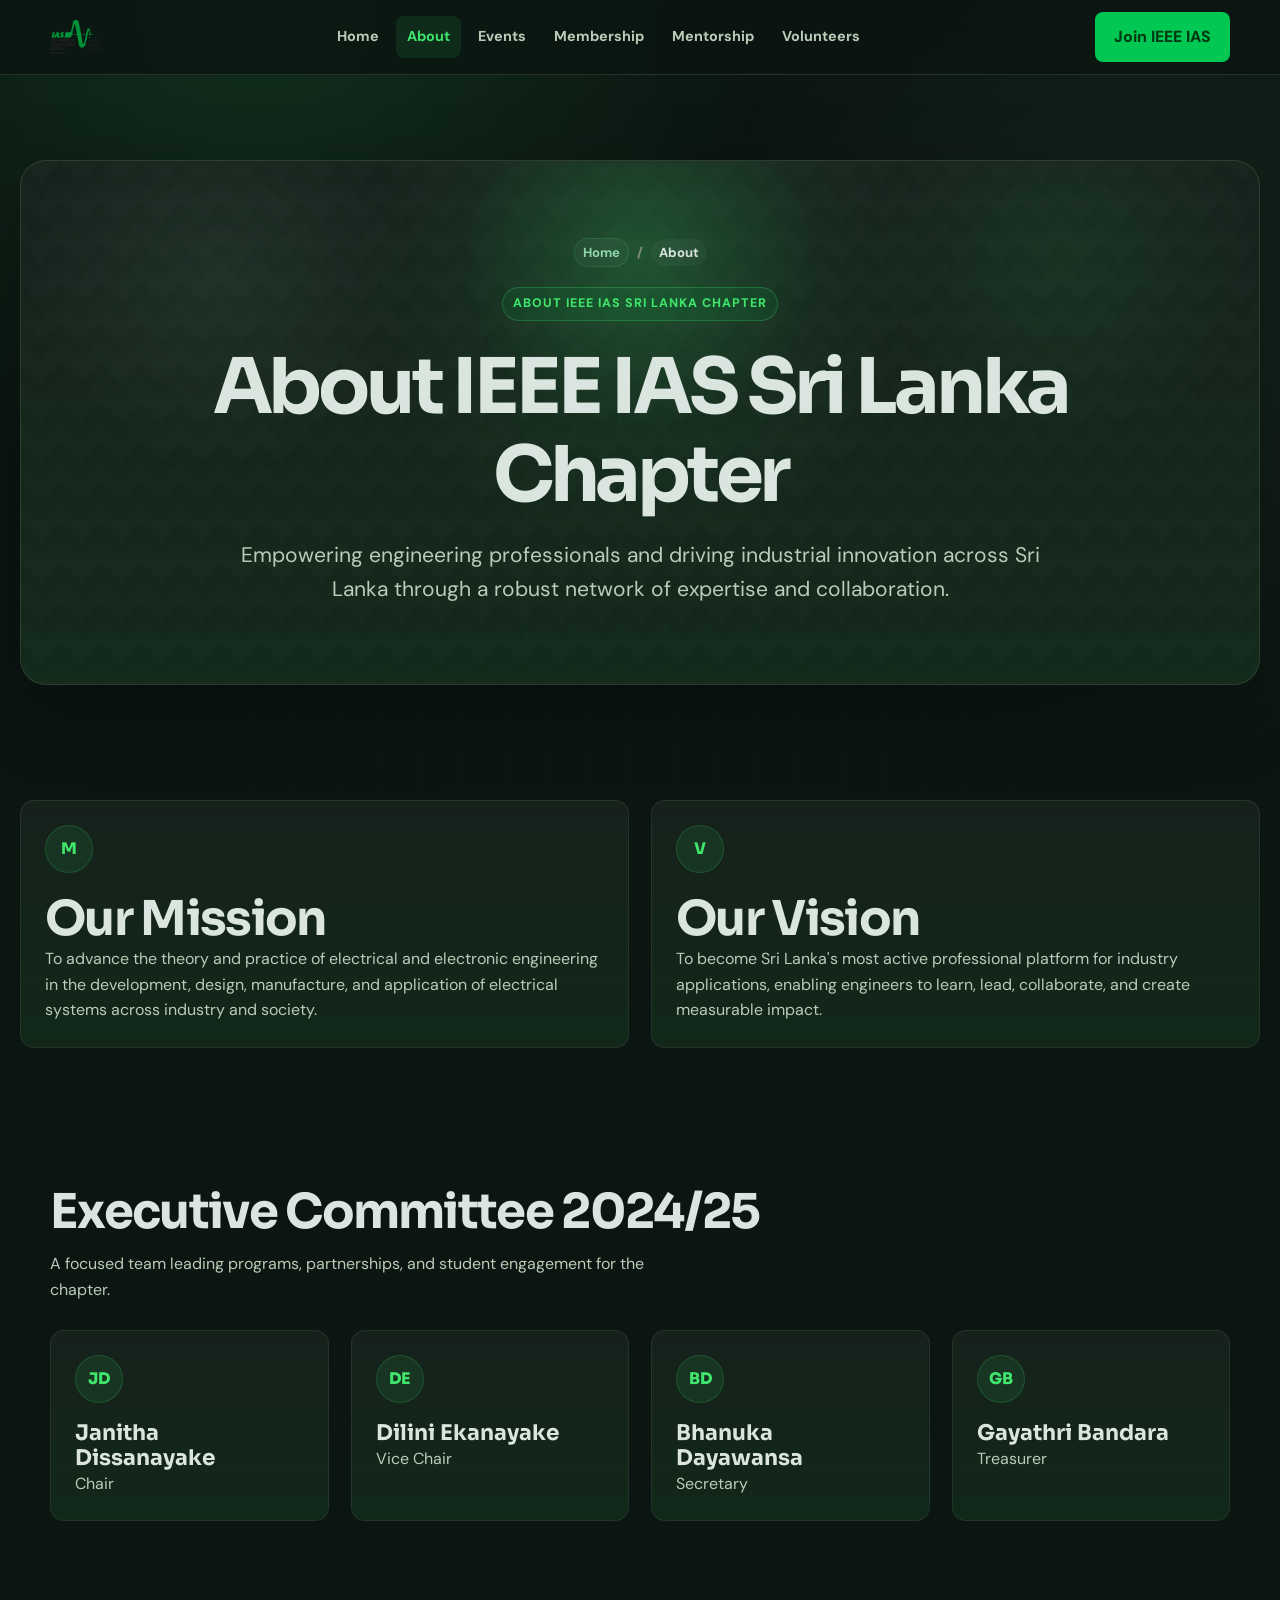
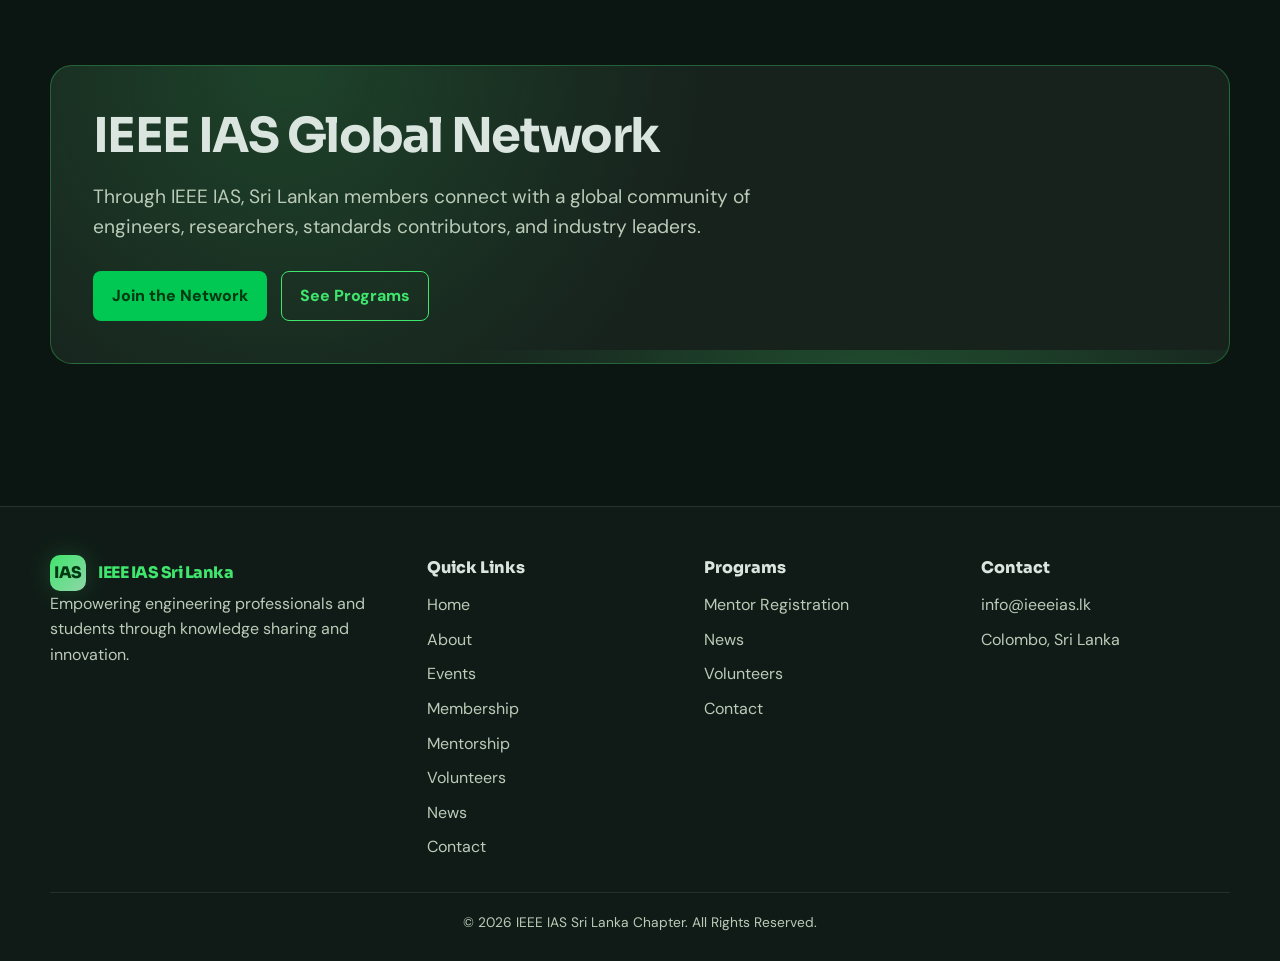
==== about.html @ dbc1af35 "web basics" ====
﻿<!DOCTYPE html>
<html lang="en">
<head>
  <meta charset="UTF-8">
  <meta name="viewport" content="width=device-width, initial-scale=1.0">
  <title>About IEEE IAS Sri Lanka Chapter</title>
  <link rel="preconnect" href="https://fonts.googleapis.com">
  <link rel="preconnect" href="https://fonts.gstatic.com" crossorigin>
  <link href="https://fonts.googleapis.com/css2?family=DM+Sans:wght@400;500;700;800&family=Sora:wght@400;700;800&display=swap" rel="stylesheet">
  <link rel="stylesheet" href="assets/css/styles.css">
</head>
<body data-page="about">
  <header class="site-header">
    <div class="container nav">
      <a class="brand" href="index.html"><img class="brand-logo" src="assets/images/Layer 0.png" alt="IEEE IAS Sri Lanka"></a>
      <nav class="nav-links" aria-label="Main navigation">
        <a href="index.html">Home</a>
        <a href="about.html">About</a>
        <a href="event-detail.html">Events</a>
        <a href="membership.html">Membership</a>
        <a href="mentorship.html">Mentorship</a>
        <a href="volunteers.html">Volunteers</a>
      </nav>
      <div class="nav-actions">
        <a class="btn btn-primary" href="membership.html">Join IEEE IAS</a>
        <button class="menu-toggle" type="button" aria-label="Open menu" aria-expanded="false" data-menu-toggle><span></span><span></span><span></span></button>
      </div>
    </div>
  </header>
  <main>
    <section class="hero about-hero">
      <div class="container hero-grid">
        <div class="hero-panel about-hero-panel reveal">
          <div class="hero-panel-glow"></div>
          <div class="hero-panel-grid"></div>
          <div class="hero-panel-content">
            <nav class="breadcrumb" aria-label="Breadcrumb">
              <a href="index.html">Home</a>
              <span class="breadcrumb-separator" aria-hidden="true">/</span>
              <span aria-current="page">About</span>
            </nav>
            <span class="eyebrow">About IEEE IAS Sri Lanka Chapter</span>
            <h1>About IEEE IAS Sri Lanka Chapter</h1>
            <p class="lead">Empowering engineering professionals and driving industrial innovation across Sri Lanka through a robust network of expertise and collaboration.</p>
          </div>
        </div>
        <div class="grid grid-2 about-summary-grid">
          <article class="card about-summary-card reveal" style="--reveal-delay: 0.08s;"><div class="icon">M</div><h2>Our Mission</h2><p>To advance the theory and practice of electrical and electronic engineering in the development, design, manufacture, and application of electrical systems across industry and society.</p></article>
          <article class="card about-summary-card reveal" style="--reveal-delay: 0.14s;"><div class="icon">V</div><h2>Our Vision</h2><p>To become Sri Lanka's most active professional platform for industry applications, enabling engineers to learn, lead, collaborate, and create measurable impact.</p></article>
        </div>
      </div>
    </section>

    <section class="section">
      <div class="container">
        <div class="section-header"><div><h2>Executive Committee 2024/25</h2><p>A focused team leading programs, partnerships, and student engagement for the chapter.</p></div></div>
        <div class="grid grid-4">
          <div class="card"><div class="icon">JD</div><h3>Janitha Dissanayake</h3><p>Chair</p></div>
          <div class="card"><div class="icon">DE</div><h3>Dilini Ekanayake</h3><p>Vice Chair</p></div>
          <div class="card"><div class="icon">BD</div><h3>Bhanuka Dayawansa</h3><p>Secretary</p></div>
          <div class="card"><div class="icon">GB</div><h3>Gayathri Bandara</h3><p>Treasurer</p></div>
        </div>
      </div>
    </section>

    <section class="section">
      <div class="container cta">
        <h2>IEEE IAS Global Network</h2>
        <p class="lead">Through IEEE IAS, Sri Lankan members connect with a global community of engineers, researchers, standards contributors, and industry leaders.</p>
        <div class="section-actions"><a class="btn btn-primary" href="membership.html">Join the Network</a><a class="btn btn-secondary" href="events.html">See Programs</a></div>
      </div>
    </section>
  </main>
  <footer class="site-footer"><div class="container footer-grid"><div><a class="brand" href="index.html"><span class="brand-mark">IAS</span><span>IEEE IAS Sri Lanka</span></a><p>Empowering engineering professionals and students through knowledge sharing and innovation.</p></div><div><span class="footer-title">Quick Links</span><div class="footer-links"><a href="index.html">Home</a><a href="about.html">About</a><a href="events.html">Events</a><a href="membership.html">Membership</a><a href="mentorship.html">Mentorship</a><a href="volunteers.html">Volunteers</a><a href="news.html">News</a><a href="contact.html">Contact</a></div></div><div><span class="footer-title">Programs</span><div class="footer-links"><a href="mentor-registration.html">Mentor Registration</a><a href="news.html">News</a><a href="volunteers.html">Volunteers</a><a href="contact.html">Contact</a></div></div><div><span class="footer-title">Contact</span><div class="footer-links"><a href="mailto:info@ieeeias.lk">info@ieeeias.lk</a><span>Colombo, Sri Lanka</span></div></div></div><div class="container copyright">© 2026 IEEE IAS Sri Lanka Chapter. All Rights Reserved.</div></footer>
  <div class="toast" data-toast></div><script src="assets/js/main.js"></script>
</body>
</html>
---- assets/css/styles.css ----
:root {
  --background: #0b1511;
  --surface: #122a1a;
  --surface-soft: #17221d;
  --surface-high: #222c27;
  --surface-bright: #313c36;
  --primary: #3fe56c;
  --primary-strong: #00c853;
  --primary-deep: #003912;
  --secondary: #8fd6a8;
  --tertiary: #aed2b4;
  --text: #d9e5de;
  --muted: #bbcbb8;
  --outline: #3c4a3c;
  --outline-bright: #869583;
  --danger: #ffb4ab;
  --shadow: 0 24px 80px rgba(0, 0, 0, 0.3);
  --glow: 0 0 26px rgba(63, 229, 108, 0.2);
  --radius: 14px;
  --radius-sm: 8px;
  --container: 1180px;
}

* {
  box-sizing: border-box;
}

html {
  scroll-behavior: smooth;
}

body {
  margin: 0;
  background:
    radial-gradient(circle at 20% 0%, rgba(63, 229, 108, 0.12), transparent 32rem),
    radial-gradient(circle at 90% 12%, rgba(143, 214, 168, 0.08), transparent 28rem),
    var(--background);
  color: var(--text);
  font-family: "DM Sans", "Segoe UI", sans-serif;
  line-height: 1.6;
  overflow-x: hidden;
}

body.menu-open {
  overflow: hidden;
}

/* Loader */
.loader {
  position: fixed;
  top: 0;
  left: 0;
  width: 100%;
  height: 100%;
  background: var(--background);
  display: flex;
  align-items: center;
  justify-content: center;
  z-index: 9999;
  opacity: 1;
  transition: opacity 0.6s ease-out;
}

.loader.hidden {
  opacity: 0;
  pointer-events: none;
}

.loader-content {
  text-align: center;
}

.loader-spinner {
  width: 50px;
  height: 50px;
  border: 3px solid rgba(63, 229, 108, 0.2);
  border-top: 3px solid var(--primary);
  border-radius: 50%;
  margin: 0 auto 24px;
  animation: spin 1s linear infinite;
}

@keyframes spin {
  0% {
    transform: rotate(0deg);
  }
  100% {
    transform: rotate(360deg);
  }
}

.loader-text {
  color: var(--primary);
  font-size: 1rem;
  font-weight: 600;
  letter-spacing: 0.05em;
  margin: 0;
  animation: pulse-text 1.5s ease-in-out infinite;
}

@keyframes pulse-text {
  0%, 100% {
    opacity: 0.6;
  }
  50% {
    opacity: 1;
  }
}

a {
  color: inherit;
  text-decoration: none;
}

img {
  display: block;
  max-width: 100%;
}

button,
input,
select,
textarea {
  font: inherit;
}

::selection {
  background: rgba(0, 200, 83, 0.35);
  color: var(--text);
}

.container {
  width: min(100% - 40px, var(--container));
  margin-inline: auto;
}

.site-header {
  position: fixed;
  inset: 0 0 auto 0;
  z-index: 50;
  background: rgba(11, 21, 17, 0.78);
  border-bottom: 1px solid rgba(60, 74, 60, 0.55);
  backdrop-filter: blur(16px);
}

.nav {
  min-height: 74px;
  display: flex;
  align-items: center;
  justify-content: space-between;
  gap: 24px;
}

.brand {
  display: inline-flex;
  align-items: center;
  gap: 12px;
  font-family: "Sora", sans-serif;
  font-weight: 800;
  letter-spacing: -0.03em;
  color: var(--primary);
  white-space: nowrap;
}

.site-header .brand {
  gap: 0;
}

.brand-logo {
  display: block;
  height: 34px;
  width: auto;
}

.brand-mark {
  width: 36px;
  height: 36px;
  display: grid;
  place-items: center;
  color: var(--primary-deep);
  background: linear-gradient(135deg, var(--primary), var(--secondary));
  border-radius: 10px;
  box-shadow: var(--glow);
}

.nav-links {
  display: flex;
  align-items: center;
  gap: 6px;
}

.nav-links a {
  padding: 9px 11px;
  border-radius: 8px;
  color: var(--muted);
  font-size: 0.9rem;
  font-weight: 700;
  transition: color 0.2s ease, background 0.2s ease;
}

.nav-links a:hover,
.nav-links a.active {
  color: var(--primary);
  background: rgba(63, 229, 108, 0.09);
}

.nav-actions {
  display: flex;
  align-items: center;
  gap: 12px;
}

.breadcrumb-bar {
  padding: 18px 0 0;
}

.breadcrumb {
  display: flex;
  align-items: center;
  flex-wrap: wrap;
  gap: 10px;
  color: var(--muted);
  font-size: 0.9rem;
  font-weight: 700;
}

.breadcrumb a {
  color: var(--secondary);
  transition: color 0.2s ease;
}

.breadcrumb a:hover {
  color: var(--primary);
}

.breadcrumb-separator {
  color: var(--outline-bright);
}

.breadcrumb [aria-current="page"] {
  color: var(--text);
}

.menu-toggle {
  display: none;
  width: 44px;
  height: 44px;
  border: 1px solid var(--outline);
  border-radius: 10px;
  background: var(--surface-soft);
  color: var(--primary);
  cursor: pointer;
}

.menu-toggle span {
  display: block;
  width: 18px;
  height: 2px;
  margin: 4px auto;
  background: currentColor;
  border-radius: 999px;
}

.btn {
  display: inline-flex;
  align-items: center;
  justify-content: center;
  gap: 8px;
  min-height: 44px;
  padding: 11px 18px;
  border: 1px solid transparent;
  border-radius: 8px;
  cursor: pointer;
  font-weight: 800;
  transition: transform 0.2s ease, box-shadow 0.2s ease, background 0.2s ease, border-color 0.2s ease;
}

.btn:hover {
  transform: translateY(-2px);
}

.btn-primary {
  background: var(--primary-strong);
  color: var(--primary-deep);
  box-shadow: 0 0 0 rgba(63, 229, 108, 0);
}

.btn-primary:hover {
  box-shadow: var(--glow);
}

.btn-secondary {
  background: transparent;
  color: var(--primary);
  border-color: var(--primary);
}

.btn-secondary:hover {
  background: rgba(63, 229, 108, 0.09);
}

.btn-soft {
  background: rgba(143, 214, 168, 0.12);
  color: var(--secondary);
  border-color: rgba(143, 214, 168, 0.28);
}

main {
  padding-top: 74px;
}

.hero {
  position: relative;
  isolation: isolate;
  padding: 86px 0 64px;
  overflow: hidden;
}

.home-hero {
  min-height: auto;
  display: flex;
  align-items: flex-start;
  padding-top: 36px;
  padding-bottom: 10px;
}

.home-hero .reveal {
  opacity: 1;
  transform: none;
}

.hero-panel {
  position: relative;
  overflow: hidden;
  padding: clamp(32px, 4.8vw, 52px) clamp(36px, 5.8vw, 58px) clamp(34px, 4.5vw, 52px);
  border: 1px solid rgba(60, 74, 60, 0.65);
  border-radius: 20px;
  background:
    linear-gradient(180deg, rgba(23, 34, 29, 0.95), rgba(18, 42, 26, 0.86)),
    var(--surface-soft);
  box-shadow: var(--shadow);
}

.hero-panel::before,
.hero-panel::after {
  content: "";
  position: absolute;
  inset: 0;
  pointer-events: none;
}

.hero-panel::before {
  background-image:
    linear-gradient(135deg, rgba(255, 255, 255, 0.025) 25%, transparent 25%),
    linear-gradient(225deg, rgba(255, 255, 255, 0.025) 25%, transparent 25%),
    linear-gradient(45deg, rgba(255, 255, 255, 0.02) 25%, transparent 25%),
    linear-gradient(315deg, rgba(255, 255, 255, 0.02) 25%, transparent 25%);
  background-position: 20px 0, 20px 0, 0 0, 0 0;
  background-size: 40px 40px;
  opacity: 0.35;
  mix-blend-mode: screen;
}

.hero-panel::after {
  background: radial-gradient(circle at 50% 20%, rgba(63, 229, 108, 0.1), transparent 38%);
}

.hero-panel-grid,
.hero-panel-glow {
  position: absolute;
  inset: 0;
}

.hero-panel-grid {
  background-image:
    linear-gradient(90deg, rgba(63, 229, 108, 0.06) 1px, transparent 1px),
    linear-gradient(0deg, rgba(63, 229, 108, 0.05) 1px, transparent 1px);
  background-size: 46px 46px;
  mask-image: radial-gradient(circle at 50% 42%, #000 0%, transparent 74%);
  opacity: 0.6;
  animation: gridFloat 18s linear infinite;
}

.hero-panel-glow {
  background:
    radial-gradient(circle at 18% 18%, rgba(63, 229, 108, 0.2), transparent 18%),
    radial-gradient(circle at 86% 26%, rgba(143, 214, 168, 0.12), transparent 22%),
    radial-gradient(circle at 68% 86%, rgba(63, 229, 108, 0.08), transparent 18%);
  filter: blur(6px);
  animation: pulseDrift 10s ease-in-out infinite;
}

.hero-copy,
.stats {
  position: relative;
  z-index: 1;
}

.hero-copy {
  max-width: 760px;
}

.home-hero h1 {
  font-size: clamp(2rem, 4.5vw, 3.45rem);
}

.home-hero .lead {
  max-width: 700px;
  font-size: clamp(0.95rem, 1.6vw, 1.02rem);
}

.hero-copy .eyebrow {
  margin-bottom: 8px;
}

.hero-copy .lead {
  margin-top: 22px;
}

.hero-copy .hero-actions {
  margin-top: 20px;
}

.home-divider {
  height: 1px;
  margin: 34px 0 4px;
  background: linear-gradient(90deg, transparent, rgba(63, 229, 108, 0.55), transparent);
}

.hero::before,
.pattern-panel::before {
  content: "";
  position: absolute;
  inset: 0;
  z-index: -1;
  opacity: 0.25;
  background-image:
    linear-gradient(90deg, rgba(63, 229, 108, 0.08) 1px, transparent 1px),
    linear-gradient(0deg, rgba(63, 229, 108, 0.07) 1px, transparent 1px);
  background-size: 42px 42px;
  mask-image: radial-gradient(circle at center, #000 0%, transparent 72%);
}

.hero-grid {
  display: grid;
  grid-template-columns: minmax(0, 1.12fr) minmax(280px, 0.88fr);
  gap: 38px;
  align-items: center;
}

.about-hero .hero-grid {
  grid-template-columns: 1fr;
}

.about-hero .container {
  width: min(100% - 40px, 1320px);
}

.about-hero-panel {
  position: relative;
  overflow: hidden;
  width: 100%;
  min-height: clamp(360px, 48vw, 520px);
  padding: clamp(48px, 6vw, 88px) clamp(32px, 7vw, 96px);
  border: 1px solid rgba(60, 74, 60, 0.65);
  border-radius: 26px;
  background:
    linear-gradient(180deg, rgba(23, 34, 29, 0.95), rgba(18, 42, 26, 0.9)),
    var(--surface-soft);
  box-shadow: var(--shadow);
  text-align: center;
}

.about-hero-panel .hero-panel-grid,
.about-hero-panel .hero-panel-glow {
  position: absolute;
  inset: 0;
}

.about-hero-panel .hero-panel-grid {
  background-image:
    linear-gradient(90deg, rgba(63, 229, 108, 0.06) 1px, transparent 1px),
    linear-gradient(0deg, rgba(63, 229, 108, 0.05) 1px, transparent 1px);
  background-size: 46px 46px;
  mask-image: radial-gradient(circle at 50% 40%, #000 0%, transparent 72%);
  opacity: 0.45;
}

.about-hero-panel .hero-panel-glow {
  background:
    radial-gradient(circle at 50% 18%, rgba(63, 229, 108, 0.16), transparent 24%),
    radial-gradient(circle at 16% 22%, rgba(143, 214, 168, 0.08), transparent 18%),
    radial-gradient(circle at 84% 18%, rgba(63, 229, 108, 0.08), transparent 18%);
  filter: blur(6px);
}

.about-hero-panel .hero-panel-content {
  position: relative;
  z-index: 1;
  display: grid;
  justify-items: center;
  align-content: center;
  gap: 20px;
}

.about-hero-panel .breadcrumb {
  justify-content: center;
  gap: 8px;
  font-size: 0.82rem;
}

.about-hero-panel .breadcrumb a,
.about-hero-panel .breadcrumb [aria-current="page"] {
  padding: 3px 8px;
  border-radius: 999px;
  background: rgba(255, 255, 255, 0.04);
}

.about-hero-panel .breadcrumb a {
  border: 1px solid rgba(63, 229, 108, 0.14);
}

.about-hero-panel h1 {
  max-width: 900px;
  font-size: clamp(2.8rem, 6vw, 5rem);
}

.about-hero-panel .lead {
  max-width: 860px;
  margin-top: 0;
  font-size: clamp(1.1rem, 2.2vw, 1.32rem);
}

.about-hero-panel .eyebrow {
  margin-bottom: 2px;
}

.about-summary-grid {
  margin-top: 77px;
}

.about-summary-card {
  min-height: 100%;
  transition: transform 0.25s ease, box-shadow 0.25s ease, border-color 0.25s ease;
}

.about-summary-card:hover {
  transform: translateY(-6px);
  box-shadow: 0 12px 32px rgba(0, 0, 0, 0.3), var(--glow);
  border-color: rgba(63, 229, 108, 0.52);
}

.events-detail-page .hero {
  padding-top: 68px;
  padding-bottom: 28px;
}

.events-detail-page .hero-grid {
  grid-template-columns: 1fr;
  gap: 12px;
}

.events-detail-page .event-hero-panel {
  position: relative;
  overflow: hidden;
  width: 100%;
  padding: clamp(34px, 4.8vw, 56px) clamp(24px, 6vw, 64px) 24px;
  border-radius: 22px;
  background: rgba(18, 42, 26, 0.42);
  box-shadow: none;
  text-align: center;
}

.events-detail-page .hero-panel-grid,
.events-detail-page .hero-panel-glow {
  position: absolute;
  inset: 0;
}

.events-detail-page .hero-panel-grid {
  background-image:
    linear-gradient(90deg, rgba(63, 229, 108, 0.05) 1px, transparent 1px),
    linear-gradient(0deg, rgba(63, 229, 108, 0.04) 1px, transparent 1px);
  background-size: 42px 42px;
  opacity: 0.35;
}

.events-detail-page .hero-panel-glow {
  background:
    radial-gradient(circle at 50% 10%, rgba(63, 229, 108, 0.14), transparent 20%),
    radial-gradient(circle at 18% 18%, rgba(143, 214, 168, 0.05), transparent 18%),
    radial-gradient(circle at 82% 18%, rgba(63, 229, 108, 0.05), transparent 18%);
  filter: blur(4px);
}

.events-detail-page .hero-panel-content {
  position: relative;
  z-index: 1;
  display: grid;
  justify-items: center;
  gap: 14px;
}

.events-detail-page .hero-panel-content h1 {
  max-width: 700px;
  font-size: clamp(2.2rem, 5vw, 4rem);
}

.events-detail-page .hero-panel-content .lead {
  max-width: 760px;
  margin-top: 0;
  font-size: clamp(1rem, 1.8vw, 1.1rem);
}

.event-filter-tabs {
  justify-content: center;
  gap: 18px;
  margin-top: 0;
}

.event-filter-tabs .btn {
  position: relative;
  min-height: auto;
  padding: 0 2px 12px;
  border: 0;
  border-radius: 0;
  background: transparent;
  box-shadow: none;
  color: var(--muted);
  font-size: 0.88rem;
  font-weight: 700;
}

.event-filter-tabs .btn:hover {
  transform: none;
  color: var(--text);
  box-shadow: none;
  background: transparent;
}

.event-filter-tabs .btn-primary {
  color: var(--primary);
}

.event-filter-tabs .btn-primary::after {
  content: "";
  position: absolute;
  left: 4px;
  right: 4px;
  bottom: 2px;
  height: 2px;
  border-radius: 999px;
  background: var(--primary);
}

.event-hero-divider {
  width: 100%;
  height: 1px;
  margin-top: 18px;
  background: linear-gradient(90deg, transparent, rgba(63, 229, 108, 0.15), transparent);
}

.event-section-header h2 {
  display: flex;
  align-items: center;
  gap: 10px;
}

.event-section-header .material-symbols-outlined {
  color: var(--primary);
  font-size: 22px;
}

.event-cards-large {
  grid-template-columns: repeat(2, minmax(0, 1fr));
}

.event-gallery-grid {
  grid-template-columns: repeat(4, minmax(0, 1fr));
}

.event-card {
  gap: 14px;
  transition: transform 0.25s ease, box-shadow 0.25s ease, border-color 0.25s ease;
}

.event-card:hover {
  transform: translateY(-6px);
  box-shadow: 0 12px 32px rgba(0, 0, 0, 0.3), var(--glow);
  border-color: rgba(63, 229, 108, 0.52);
}

.event-card:hover .media {
  transform: scale(1.02);
  filter: brightness(1.08);
}

.event-card .media {
  transition: transform 0.3s ease, filter 0.3s ease;
}



.event-card .media .badge {
  position: absolute;
  top: 14px;
  left: 14px;
  z-index: 2;
}

.event-year-chip {
  position: absolute;
  top: 14px;
  right: 14px;
  z-index: 2;
  padding: 5px 9px;
  border-radius: 6px;
  background: rgba(255, 255, 255, 0.16);
  color: var(--text);
  font-size: 0.72rem;
  font-weight: 800;
  letter-spacing: 0.04em;
}

.event-card-topline {
  display: flex;
  justify-content: flex-end;
  color: var(--muted);
  font-size: 0.9rem;
}

.event-card-topline span {
  display: inline-flex;
  align-items: center;
  gap: 8px;
}

.event-card-topline .material-symbols-outlined,
.event-meta .material-symbols-outlined {
  font-size: 16px;
}

.event-card .event-meta {
  margin-top: -2px;
}

.event-card .btn-secondary {
  align-self: flex-end;
  min-height: auto;
  padding: 0;
  border: 0;
  background: transparent;
  color: var(--primary);
  box-shadow: none;
}

.event-card .btn-secondary:hover {
  transform: none;
  background: transparent;
  box-shadow: none;
}

.section-link {
  display: inline-flex;
  align-items: center;
  gap: 8px;
  color: var(--primary);
  font-size: 0.9rem;
  font-weight: 800;
  white-space: nowrap;
}

.section-link .material-symbols-outlined {
  font-size: 18px;
}

.eyebrow {
  display: inline-flex;
  align-items: center;
  gap: 8px;
  width: fit-content;
  margin-bottom: 18px;
  padding: 6px 10px;
  border: 1px solid rgba(63, 229, 108, 0.25);
  border-radius: 999px;
  background: rgba(0, 200, 83, 0.09);
  color: var(--primary);
  font-size: 0.78rem;
  font-weight: 800;
  letter-spacing: 0.08em;
  text-transform: uppercase;
}

h1,
h2,
h3,
h4 {
  font-family: "Sora", sans-serif;
  line-height: 1.15;
  margin: 0;
}

h1 {
  max-width: 780px;
  font-size: clamp(2.35rem, 6vw, 4.85rem);
  letter-spacing: -0.055em;
}

h2 {
  font-size: clamp(2rem, 4vw, 3rem);
  letter-spacing: -0.035em;
}

h3 {
  font-size: 1.35rem;
}

p {
  margin: 0;
  color: var(--muted);
}

.lead {
  max-width: 720px;
  margin-top: 18px;
  color: var(--muted);
  font-size: clamp(1.03rem, 2vw, 1.2rem);
}

.hero-actions,
 .section-actions {
  display: flex;
  flex-wrap: wrap;
  gap: 14px;
  margin-top: 28px;
}

.stats {
  display: grid;
  grid-template-columns: repeat(4, 1fr);
  gap: 18px;
  margin-top: 32px;
}

.stat {
  padding: 10px 12px;
  border: 1px solid rgba(60, 74, 60, 0.7);
  border-radius: var(--radius-sm);
  background: rgba(23, 34, 29, 0.78);
}

.stat strong {
  display: block;
  color: var(--primary);
  font-family: "Sora", sans-serif;
  font-size: 1.2rem;
  line-height: 1;
}

.stat span {
  color: var(--muted);
  font-size: 0.72rem;
}

.visual-card {
  position: relative;
  min-height: 430px;
  border: 1px solid rgba(60, 74, 60, 0.72);
  border-radius: 22px;
  overflow: hidden;
  background:
    linear-gradient(150deg, rgba(63, 229, 108, 0.18), transparent 36%),
    linear-gradient(330deg, rgba(143, 214, 168, 0.14), transparent 35%),
    var(--surface-soft);
  box-shadow: var(--shadow);
  transition: transform 0.25s ease, box-shadow 0.25s ease, border-color 0.25s ease;
}

.visual-card:hover {
  transform: translateY(-8px);
  box-shadow: 0 16px 40px rgba(0, 0, 0, 0.4), var(--glow);
  border-color: rgba(63, 229, 108, 0.88);
}

.visual-card::before {
  content: "";
  position: absolute;
  inset: 26px;
  border: 1px solid rgba(63, 229, 108, 0.22);
  border-radius: 18px;
}

.visual-card::after {
  content: "";
  position: absolute;
  width: 230px;
  height: 230px;
  right: -48px;
  top: -36px;
  border-radius: 50%;
  background: radial-gradient(circle, rgba(63, 229, 108, 0.35), transparent 70%);
  filter: blur(8px);
}

.visual-content {
  position: absolute;
  inset: auto 24px 24px 24px;
  z-index: 2;
  padding: 20px;
  border: 1px solid rgba(63, 229, 108, 0.28);
  border-radius: var(--radius);
  background: rgba(11, 21, 17, 0.75);
  backdrop-filter: blur(12px);
}

.signal-grid {
  position: absolute;
  inset: 0;
  background:
    radial-gradient(circle at 32% 32%, rgba(63, 229, 108, 0.22) 0 2px, transparent 3px),
    radial-gradient(circle at 70% 46%, rgba(143, 214, 168, 0.18) 0 2px, transparent 3px),
    linear-gradient(135deg, transparent 0 48%, rgba(63, 229, 108, 0.16) 49% 51%, transparent 52%),
    linear-gradient(45deg, transparent 0 58%, rgba(143, 214, 168, 0.12) 59% 61%, transparent 62%);
  background-size: 96px 96px, 118px 118px, 100% 100%, 100% 100%;
  opacity: 0.78;
}

.feature-grid {
  align-items: stretch;
}

.home-card {
  padding: 0;
  display: flex;
  flex-direction: column;
  overflow: hidden;
  transition: transform 0.25s ease, border-color 0.25s ease, box-shadow 0.25s ease;
}

.feature-grid .home-card:hover,
.feature-grid .home-card:focus-within {
  transform: translateY(-8px);
  border-color: rgba(63, 229, 108, 0.62);
  box-shadow: 0 0 0 1px rgba(63, 229, 108, 0.12), var(--shadow), var(--glow);
}

.feature-grid .home-card .poster {
  transition: transform 0.35s ease, filter 0.35s ease;
}

.feature-grid .home-card:hover .poster,
.feature-grid .home-card:focus-within .poster {
  transform: scale(1.03);
  filter: saturate(1.1);
}

.feature-grid .home-card .home-badge {
  transition: transform 0.25s ease, box-shadow 0.25s ease, background 0.25s ease;
}

.feature-grid .home-card:hover .home-badge,
.feature-grid .home-card:focus-within .home-badge {
  transform: translateY(-2px);
  box-shadow: 0 10px 24px rgba(0, 0, 0, 0.22);
}

.home-card h3,
.home-card p,
.home-card .event-meta {
  padding-inline: 24px;
}

.home-card .event-meta:last-child {
  padding-bottom: 24px;
}

.home-card h3 {
  padding-top: 2px;
}

.home-badge {
  position: absolute;
  top: 14px;
  left: 14px;
  z-index: 2;
}

.poster {
  position: relative;
  min-height: 180px;
  margin: 0;
  border-bottom: 1px solid rgba(60, 74, 60, 0.55);
  overflow: hidden;
}

.poster::before,
.poster::after {
  content: "";
  position: absolute;
  inset: 0;
}

.industrial-poster {
  background:
    radial-gradient(circle at 50% 44%, rgba(63, 229, 108, 0.12) 0 8%, transparent 8.5%),
    radial-gradient(circle at 50% 42%, rgba(63, 229, 108, 0.16), transparent 36%),
    linear-gradient(180deg, rgba(14, 22, 19, 0.2), rgba(11, 21, 17, 0.92)),
    linear-gradient(135deg, rgba(143, 214, 168, 0.09), rgba(0, 0, 0, 0.1)),
    var(--surface-high);
}

.industrial-poster::before {
  background:
    radial-gradient(circle at 50% 40%, rgba(174, 210, 180, 0.2) 0 4px, transparent 5px),
    radial-gradient(circle at 50% 40%, rgba(63, 229, 108, 0.14) 0 38px, transparent 39px),
    radial-gradient(circle at 50% 40%, rgba(63, 229, 108, 0.08) 0 84px, transparent 85px);
  animation: posterGlow 8s ease-in-out infinite;
}

.industrial-poster::after {
  inset: 18px;
  border: 1px solid rgba(63, 229, 108, 0.18);
  border-radius: 16px;
}

.robotics-poster {
  background:
    radial-gradient(circle at 28% 38%, rgba(63, 229, 108, 0.16), transparent 14%),
    radial-gradient(circle at 72% 36%, rgba(143, 214, 168, 0.14), transparent 14%),
    radial-gradient(circle at 50% 54%, rgba(63, 229, 108, 0.22), transparent 26%),
    linear-gradient(180deg, rgba(14, 22, 19, 0.14), rgba(11, 21, 17, 0.92)),
    var(--surface-high);
}

.robotics-poster::before {
  background:
    linear-gradient(90deg, transparent 0 24%, rgba(63, 229, 108, 0.14) 24% 26%, transparent 26% 74%, rgba(63, 229, 108, 0.14) 74% 76%, transparent 76%),
    radial-gradient(circle at center, rgba(63, 229, 108, 0.15) 0 18%, transparent 19%);
  animation: pulseDrift 12s ease-in-out infinite;
}

.factory-poster {
  background:
    radial-gradient(circle at 52% 20%, rgba(63, 229, 108, 0.18), transparent 18%),
    linear-gradient(145deg, rgba(15, 23, 20, 0.12), rgba(11, 21, 17, 0.96)),
    repeating-linear-gradient(90deg, rgba(63, 229, 108, 0.05) 0 6px, transparent 6px 18px),
    var(--surface-high);
}

.factory-poster::before {
  background:
    radial-gradient(circle at 50% 48%, rgba(63, 229, 108, 0.14) 0 3px, transparent 4px),
    linear-gradient(180deg, transparent 0 44%, rgba(143, 214, 168, 0.12) 44% 46%, transparent 46% 100%);
  animation: gridFloat 14s linear infinite;
}

.event-meta.compact {
  padding-top: 18px;
  gap: 8px;
}

.event-meta.compact span {
  display: inline-flex;
  align-items: center;
  gap: 8px;
}

.event-meta.compact .material-symbols-outlined {
  font-size: 16px;
}

.initiative-grid {
  margin-top: 4px;
}

.initiative-card {
  min-height: 190px;
  transition: transform 0.25s ease, border-color 0.25s ease, box-shadow 0.25s ease, background 0.25s ease;
}

.initiative-card:hover,
.initiative-card:focus-within {
  transform: translateY(-8px);
  border-color: rgba(63, 229, 108, 0.66);
  box-shadow: 0 16px 34px rgba(0, 0, 0, 0.34), var(--glow);
  background: linear-gradient(180deg, rgba(26, 45, 34, 0.98), rgba(18, 42, 26, 0.94));
}

.initiative-card .icon {
  transition: transform 0.25s ease, box-shadow 0.25s ease;
}

.initiative-card:hover .icon,
.initiative-card:focus-within .icon {
  transform: translateY(-2px) scale(1.04);
  box-shadow: 0 10px 20px rgba(63, 229, 108, 0.2);
}

.initiative-card h3 {
  margin-bottom: 8px;
}

.initiative-card p {
  font-size: 0.96rem;
}

.footer-brand p {
  max-width: 28ch;
}

.newsletter-form {
  display: flex;
  gap: 8px;
  margin-top: 10px;
}

.newsletter-form input {
  flex: 1;
  min-width: 0;
  border: 1px solid var(--outline);
  border-radius: 8px;
  background: rgba(11, 21, 17, 0.78);
  color: var(--text);
  padding: 0 12px;
  outline: none;
}

.newsletter-form input:focus {
  border-color: var(--primary);
  box-shadow: 0 0 0 4px rgba(63, 229, 108, 0.14);
}

.newsletter-form .btn {
  min-height: 42px;
}

.section {
  padding: 72px 0;
}

.section-header {
  display: flex;
  align-items: end;
  justify-content: space-between;
  gap: 20px;
  margin-bottom: 28px;
}

.section-header.center {
  display: block;
  max-width: 780px;
  margin-inline: auto;
  text-align: center;
}

.section-header.center p {
  margin-inline: auto;
}

.section-header p {
  max-width: 640px;
  margin-top: 12px;
}

.grid {
  display: grid;
  gap: 22px;
}

.grid-2 {
  grid-template-columns: repeat(2, minmax(0, 1fr));
}

.grid-3 {
  grid-template-columns: repeat(3, minmax(0, 1fr));
}

.grid-4 {
  grid-template-columns: repeat(4, minmax(0, 1fr));
}

.card {
  position: relative;
  padding: 24px;
  border: 1px solid rgba(60, 74, 60, 0.42);
  border-radius: var(--radius);
  background: linear-gradient(180deg, rgba(23, 34, 29, 0.96), rgba(18, 42, 26, 0.92));
  transition: transform 0.25s ease, border-color 0.25s ease, box-shadow 0.25s ease;
  overflow: hidden;
}

.card:hover {
  transform: translateY(-5px);
  border-color: rgba(63, 229, 108, 0.48);
  box-shadow: var(--glow);
}

.card > * {
  position: relative;
  z-index: 1;
}

.card.muted {
  background: rgba(23, 34, 29, 0.62);
}

.icon {
  width: 48px;
  height: 48px;
  display: grid;
  place-items: center;
  margin-bottom: 18px;
  border: 1px solid rgba(63, 229, 108, 0.18);
  border-radius: 50%;
  background: rgba(63, 229, 108, 0.09);
  color: var(--primary);
  font-family: "Sora", sans-serif;
  font-weight: 800;
}

.badge {
  display: inline-flex;
  width: fit-content;
  align-items: center;
  gap: 6px;
  padding: 5px 9px;
  border-radius: 999px;
  font-size: 0.75rem;
  font-weight: 900;
  letter-spacing: 0.06em;
  text-transform: uppercase;
}

.badge.primary {
  background: var(--primary-strong);
  color: var(--primary-deep);
}

.badge.soft {
  background: rgba(143, 214, 168, 0.16);
  color: var(--secondary);
  border: 1px solid rgba(143, 214, 168, 0.26);
}

.badge.ghost {
  background: rgba(134, 149, 131, 0.18);
  color: var(--muted);
}

.event-card {
  min-height: 100%;
  display: flex;
  flex-direction: column;
  gap: 16px;
}

.event-meta,
.meta-line {
  display: flex;
  flex-wrap: wrap;
  gap: 10px 18px;
  color: var(--muted);
  font-size: 0.93rem;
}

.event-meta span,
.meta-line span {
  color: var(--primary);
  font-weight: 800;
}

.media {
  min-height: 180px;
  margin: -24px -24px 20px;
  border-bottom: 1px solid rgba(60, 74, 60, 0.55);
  background:
    radial-gradient(circle at 28% 26%, rgba(63, 229, 108, 0.26), transparent 20%),
    linear-gradient(135deg, rgba(143, 214, 168, 0.1), rgba(0, 0, 0, 0.1)),
    repeating-linear-gradient(45deg, rgba(63, 229, 108, 0.07) 0 1px, transparent 1px 18px),
    var(--surface-high);
}

.media.factory {
  background:
    linear-gradient(135deg, rgba(63, 229, 108, 0.22), transparent 42%),
    repeating-linear-gradient(90deg, rgba(187, 203, 184, 0.08) 0 10px, transparent 10px 22px),
    var(--surface-high);
}

.media.robotics {
  background:
    radial-gradient(circle at 72% 28%, rgba(63, 229, 108, 0.3), transparent 18%),
    linear-gradient(140deg, rgba(174, 210, 180, 0.12), transparent 48%),
    repeating-linear-gradient(0deg, rgba(63, 229, 108, 0.05) 0 1px, transparent 1px 18px),
    var(--surface-high);
}

.media.conference {
  background:
    radial-gradient(circle at 50% 10%, rgba(63, 229, 108, 0.33), transparent 24%),
    linear-gradient(180deg, rgba(143, 214, 168, 0.12), transparent),
    var(--surface-high);
}

.split {
  display: grid;
  grid-template-columns: 0.9fr 1.1fr;
  gap: 28px;
  align-items: start;
}

.panel {
  padding: 28px;
  border: 1px solid rgba(60, 74, 60, 0.55);
  border-radius: 18px;
  background: rgba(23, 34, 29, 0.7);
}

.steps {
  counter-reset: step;
  display: grid;
  gap: 14px;
}

.step {
  counter-increment: step;
  display: grid;
  grid-template-columns: auto 1fr;
  gap: 16px;
  align-items: start;
}

.step::before {
  content: counter(step);
  width: 42px;
  height: 42px;
  display: grid;
  place-items: center;
  border: 2px solid var(--primary);
  border-radius: 50%;
  color: var(--primary);
  font-family: "Sora", sans-serif;
  font-weight: 800;
  box-shadow: var(--glow);
}

.timeline {
  position: relative;
  display: grid;
  gap: 20px;
  padding-left: 30px;
}

.timeline::before {
  content: "";
  position: absolute;
  inset: 5px auto 5px 10px;
  width: 1px;
  background: var(--outline);
}

.timeline-item {
  position: relative;
}

.timeline-item::before {
  content: "";
  position: absolute;
  left: -28px;
  top: 5px;
  width: 17px;
  height: 17px;
  border: 3px solid var(--primary);
  border-radius: 50%;
  background: var(--background);
}

.form {
  display: grid;
  gap: 18px;
}

.form-grid {
  display: grid;
  grid-template-columns: repeat(2, minmax(0, 1fr));
  gap: 18px;
}

.field {
  display: grid;
  gap: 7px;
}

.field label {
  color: var(--muted);
  font-size: 0.86rem;
  font-weight: 800;
  letter-spacing: 0.04em;
}

.field input,
.field select,
.field textarea {
  width: 100%;
  border: 1px solid var(--outline);
  border-radius: 10px;
  background: rgba(11, 21, 17, 0.75);
  color: var(--text);
  padding: 12px 14px;
  outline: none;
  transition: border-color 0.2s ease, box-shadow 0.2s ease;
}

.field input:focus,
.field select:focus,
.field textarea:focus {
  border-color: var(--primary);
  box-shadow: 0 0 0 4px rgba(63, 229, 108, 0.14);
}

.field textarea {
  min-height: 130px;
  resize: vertical;
}

.form-step {
  display: none;
}

.form-step.active {
  display: grid;
  gap: 18px;
}

.progress-dots {
  display: flex;
  gap: 8px;
  margin: 22px 0;
}

.progress-dots span {
  flex: 1;
  height: 5px;
  border-radius: 999px;
  background: var(--surface-high);
}

.progress-dots span.active {
  background: var(--primary-strong);
}

.table-list {
  display: grid;
  gap: 12px;
}

.list-row {
  display: flex;
  justify-content: space-between;
  gap: 16px;
  padding: 14px 0;
  border-bottom: 1px solid rgba(60, 74, 60, 0.55);
}

.list-row:last-child {
  border-bottom: 0;
}

.cta {
  position: relative;
  overflow: hidden;
  padding: 42px;
  border: 1px solid rgba(63, 229, 108, 0.32);
  border-radius: 22px;
  background:
    radial-gradient(circle at 20% 0%, rgba(63, 229, 108, 0.17), transparent 26rem),
    var(--surface-soft);
}

.cta::after {
  content: "";
  position: absolute;
  inset: auto -20% -70% 20%;
  height: 220px;
  background: radial-gradient(circle, rgba(63, 229, 108, 0.25), transparent 70%);
}

.site-footer {
  margin-top: 70px;
  padding: 48px 0 28px;
  border-top: 1px solid rgba(60, 74, 60, 0.55);
  background: rgba(19, 30, 25, 0.72);
}

.footer-grid {
  display: grid;
  grid-template-columns: 1.4fr repeat(3, 1fr);
  gap: 28px;
}

.footer-title {
  display: block;
  margin-bottom: 12px;
  color: var(--text);
  font-family: "Sora", sans-serif;
  font-weight: 800;
}

.footer-links {
  display: grid;
  gap: 9px;
}

.footer-links a,
.footer-links span {
  color: var(--muted);
}

.footer-links a:hover {
  color: var(--primary);
}

.copyright {
  margin-top: 32px;
  padding-top: 18px;
  border-top: 1px solid rgba(60, 74, 60, 0.45);
  color: var(--muted);
  font-size: 0.86rem;
  text-align: center;
}

.reveal {
  opacity: 0;
  transform: translateY(22px);
  transition-delay: var(--reveal-delay, 0s);
  transition: opacity 0.7s ease, transform 0.7s ease;
}

.reveal.visible {
  opacity: 1;
  transform: translateY(0);
}

.toast {
  position: fixed;
  right: 20px;
  bottom: 20px;
  z-index: 80;
  max-width: 360px;
  padding: 15px 18px;
  border: 1px solid rgba(63, 229, 108, 0.35);
  border-radius: 12px;
  background: rgba(11, 21, 17, 0.94);
  color: var(--text);
  box-shadow: var(--shadow);
  transform: translateY(30px);
  opacity: 0;
  pointer-events: none;
  transition: opacity 0.25s ease, transform 0.25s ease;
}

.toast.show {
  opacity: 1;
  transform: translateY(0);
}

@media (max-width: 980px) {
  .menu-toggle {
    display: block;
  }

  .nav-links {
    position: fixed;
    top: 74px;
    right: 20px;
    left: 20px;
    display: grid;
    gap: 4px;
    padding: 18px;
    border: 1px solid var(--outline);
    border-radius: 16px;
    background: rgba(11, 21, 17, 0.96);
    box-shadow: var(--shadow);
    transform: translateY(-16px);
    opacity: 0;
    visibility: hidden;
    transition: opacity 0.2s ease, transform 0.2s ease, visibility 0.2s ease;
  }

  body.menu-open .nav-links {
    transform: translateY(0);
    opacity: 1;
    visibility: visible;
  }

  .nav-actions .btn {
    display: none;
  }

  .hero-grid,
  .split,
  .footer-grid {
    grid-template-columns: 1fr;
  }

  .home-hero {
    min-height: auto;
    padding-top: 6px;
    padding-bottom: 18px;
  }

  .hero-panel {
    padding: 10px 24px 20px;
  }

  .newsletter-form {
    flex-direction: column;
  }

  .grid-3,
  .grid-4 {
    grid-template-columns: repeat(2, minmax(0, 1fr));
  }

  .stats {
    grid-template-columns: repeat(2, 1fr);
  }
}

@media (max-width: 680px) {
  .container {
    width: min(100% - 28px, var(--container));
  }

  .hero-panel {
    border-radius: 18px;
  }

  .hero {
    padding-top: 60px;
  }

  .section {
    padding: 50px 0;
  }

  .section-header {
    display: block;
  }

  .section-header .btn {
    margin-top: 18px;
  }

  .grid-2,
  .grid-3,
  .grid-4,
  .form-grid {
    grid-template-columns: 1fr;
  }

  .visual-card {
    min-height: 330px;
  }

  .stats {
    grid-template-columns: 1fr;
  }

  .home-card h3,
  .home-card p,
  .home-card .event-meta {
    padding-inline: 18px;
  }

  .home-card .event-meta:last-child {
    padding-bottom: 18px;
  }

  .cta {
    padding: 28px;
  }
}

@keyframes pulseDrift {
  0%, 100% {
    transform: translateY(0);
    opacity: 0.75;
  }
  50% {
    transform: translateY(-8px);
    opacity: 1;
  }
}

@keyframes gridFloat {
  from {
    background-position: 0 0, 0 0;
  }
  to {
    background-position: 46px 46px, -46px -46px;
  }
}

@keyframes posterGlow {
  0%, 100% {
    transform: scale(1);
    opacity: 0.8;
  }
  50% {
    transform: scale(1.04);
    opacity: 1;
  }
}

@media (prefers-reduced-motion: reduce) {
  *,
  *::before,
  *::after {
    scroll-behavior: auto !important;
    transition-duration: 0.01ms !important;
    animation-duration: 0.01ms !important;
    animation-iteration-count: 1 !important;
  }
}
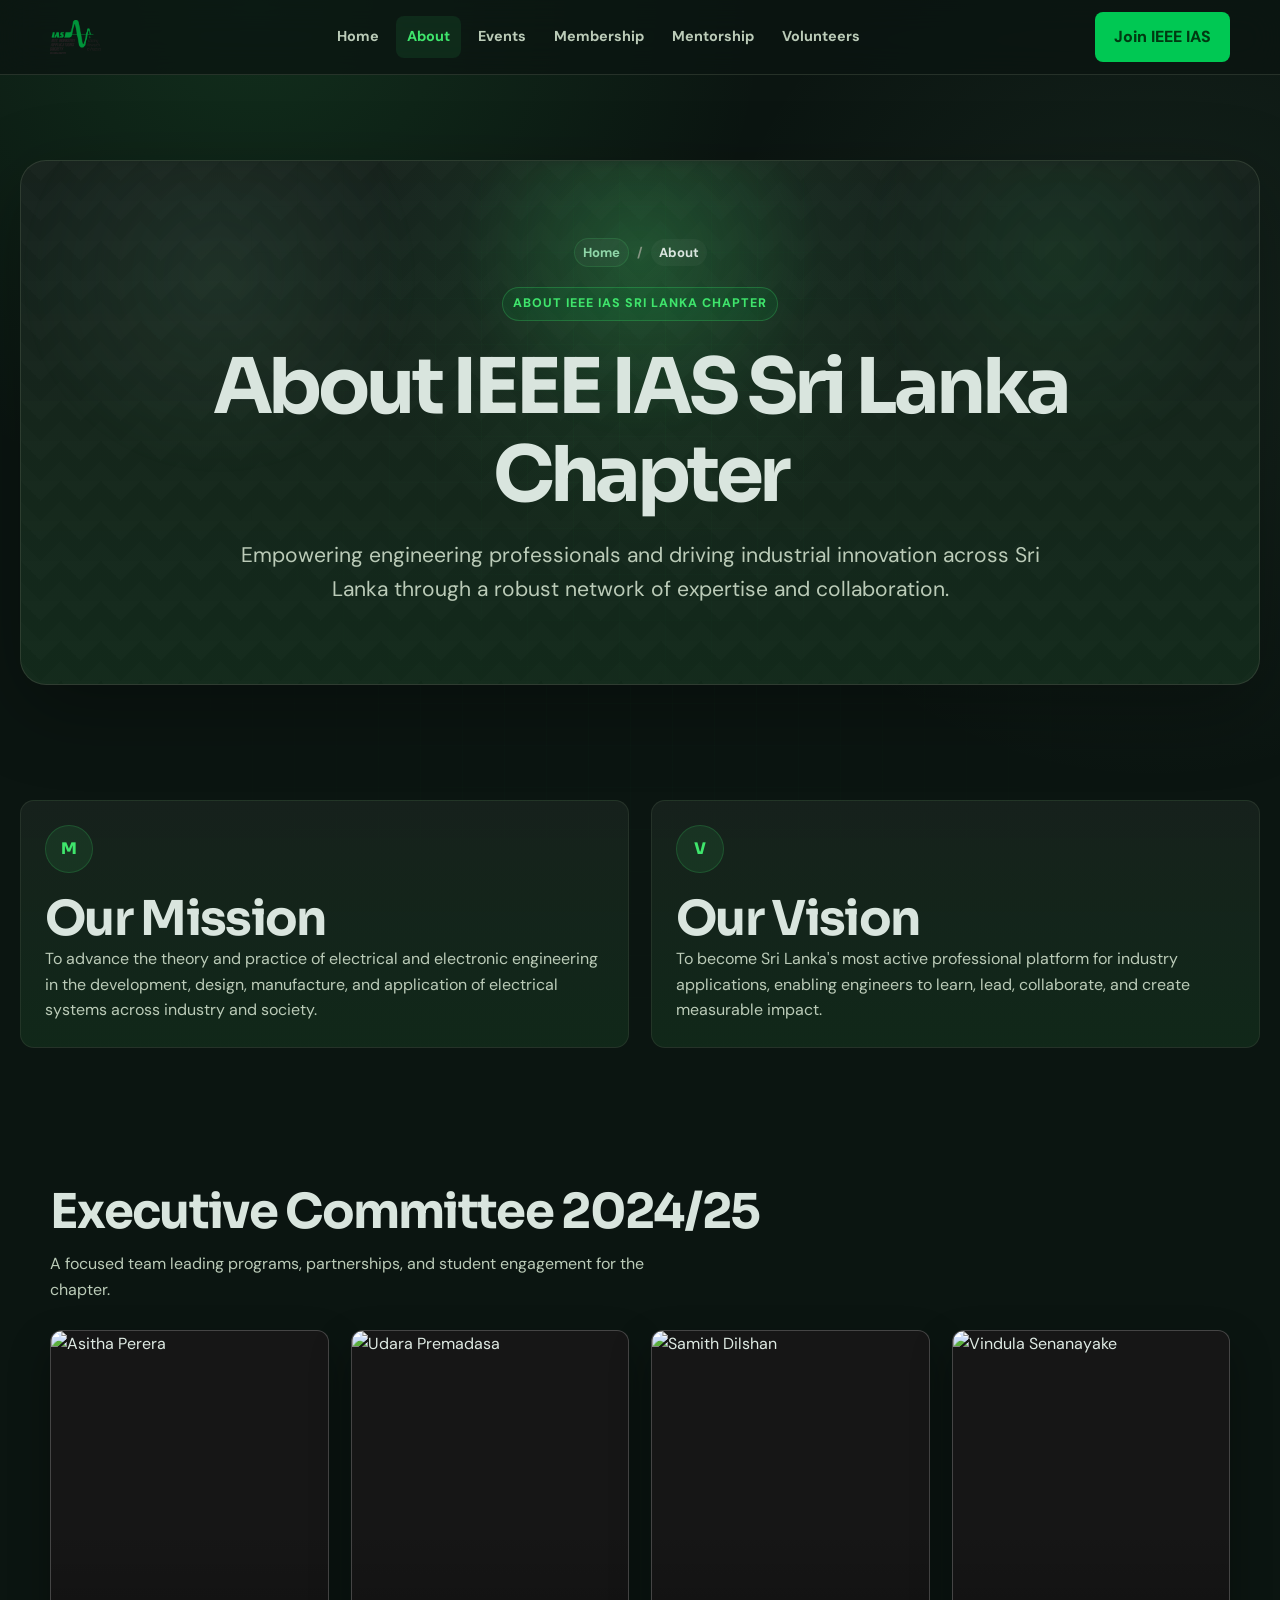
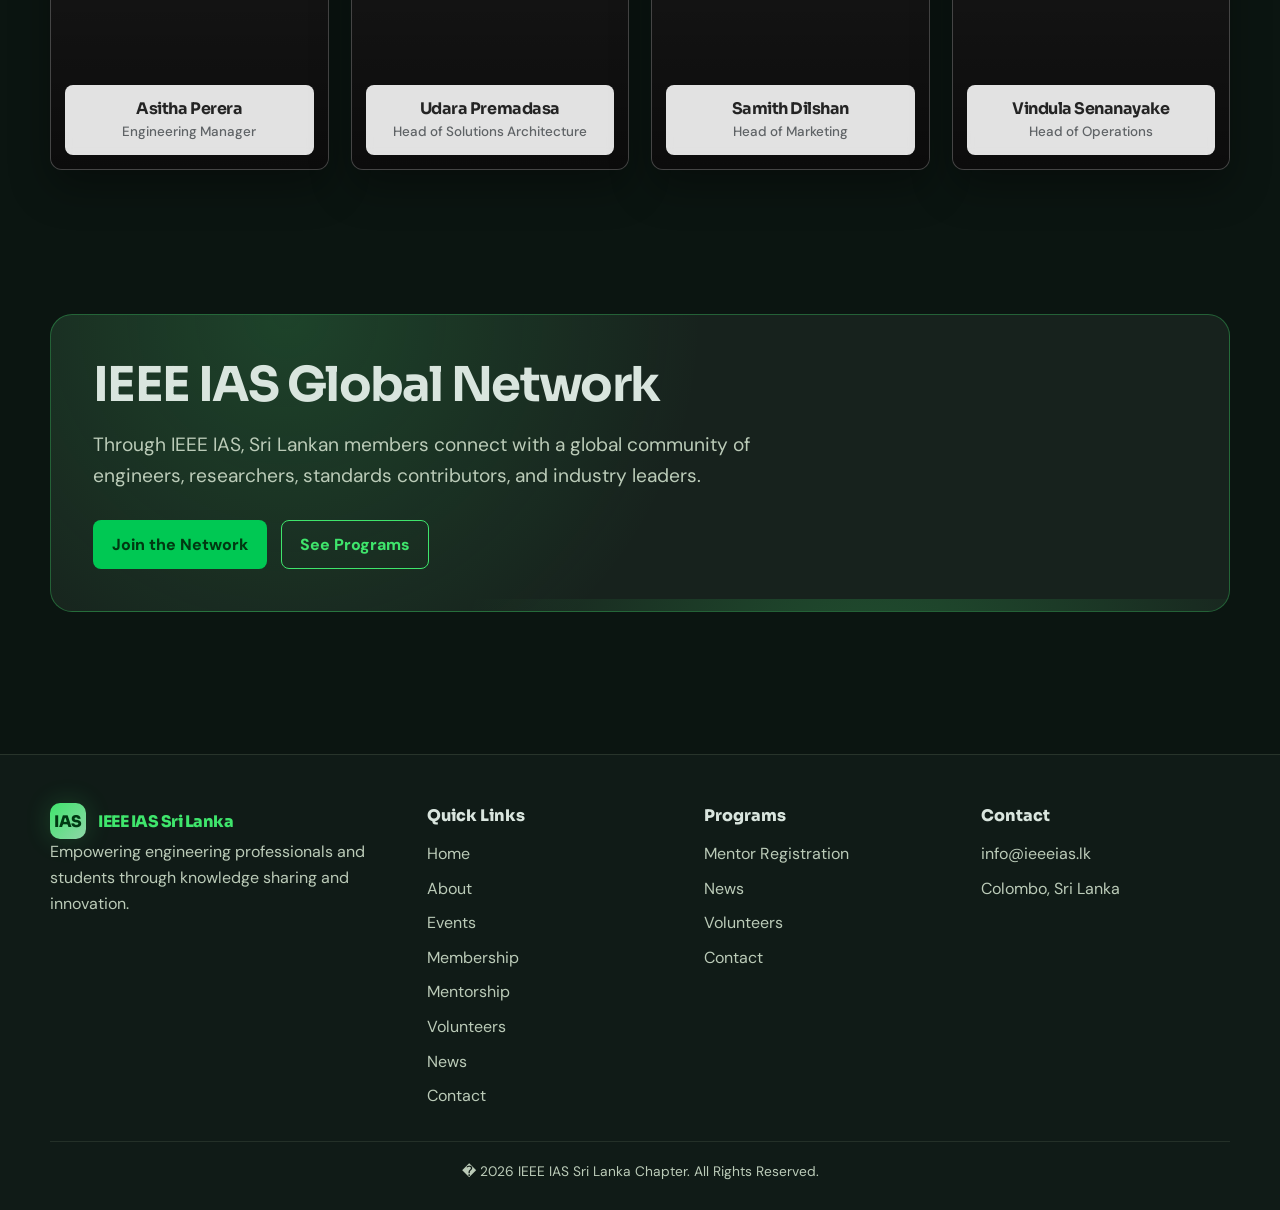
==== commit 2da32e29: "02 02" ====
--- a/about.html
+++ b/about.html
@@ -1,4 +1,4 @@
-﻿<!DOCTYPE html>
+<!DOCTYPE html>
 <html lang="en">
 <head>
   <meta charset="UTF-8">
@@ -7,7 +7,7 @@
   <link rel="preconnect" href="https://fonts.googleapis.com">
   <link rel="preconnect" href="https://fonts.gstatic.com" crossorigin>
   <link href="https://fonts.googleapis.com/css2?family=DM+Sans:wght@400;500;700;800&family=Sora:wght@400;700;800&display=swap" rel="stylesheet">
-  <link rel="stylesheet" href="assets/css/styles.css">
+  <link rel="stylesheet" href="assets/css/about.css">
 </head>
 <body data-page="about">
   <header class="site-header">
@@ -54,11 +54,35 @@
     <section class="section">
       <div class="container">
         <div class="section-header"><div><h2>Executive Committee 2024/25</h2><p>A focused team leading programs, partnerships, and student engagement for the chapter.</p></div></div>
-        <div class="grid grid-4">
-          <div class="card"><div class="icon">JD</div><h3>Janitha Dissanayake</h3><p>Chair</p></div>
-          <div class="card"><div class="icon">DE</div><h3>Dilini Ekanayake</h3><p>Vice Chair</p></div>
-          <div class="card"><div class="icon">BD</div><h3>Bhanuka Dayawansa</h3><p>Secretary</p></div>
-          <div class="card"><div class="icon">GB</div><h3>Gayathri Bandara</h3><p>Treasurer</p></div>
+        <div class="grid grid-4 executive-grid">
+          <article class="executive-card reveal" style="--reveal-delay: 0.04s;">
+            <img src="https://i.pravatar.cc/700?img=12" alt="Asitha Perera" loading="lazy">
+            <div class="executive-meta">
+              <h3>Asitha Perera</h3>
+              <p>Engineering Manager</p>
+            </div>
+          </article>
+          <article class="executive-card reveal" style="--reveal-delay: 0.08s;">
+            <img src="https://i.pravatar.cc/700?img=15" alt="Udara Premadasa" loading="lazy">
+            <div class="executive-meta">
+              <h3>Udara Premadasa</h3>
+              <p>Head of Solutions Architecture</p>
+            </div>
+          </article>
+          <article class="executive-card reveal" style="--reveal-delay: 0.12s;">
+            <img src="https://i.pravatar.cc/700?img=33" alt="Samith Dilshan" loading="lazy">
+            <div class="executive-meta">
+              <h3>Samith Dilshan</h3>
+              <p>Head of Marketing</p>
+            </div>
+          </article>
+          <article class="executive-card reveal" style="--reveal-delay: 0.16s;">
+            <img src="https://i.pravatar.cc/700?img=45" alt="Vindula Senanayake" loading="lazy">
+            <div class="executive-meta">
+              <h3>Vindula Senanayake</h3>
+              <p>Head of Operations</p>
+            </div>
+          </article>
         </div>
       </div>
     </section>
@@ -71,9 +95,10 @@
       </div>
     </section>
   </main>
-  <footer class="site-footer"><div class="container footer-grid"><div><a class="brand" href="index.html"><span class="brand-mark">IAS</span><span>IEEE IAS Sri Lanka</span></a><p>Empowering engineering professionals and students through knowledge sharing and innovation.</p></div><div><span class="footer-title">Quick Links</span><div class="footer-links"><a href="index.html">Home</a><a href="about.html">About</a><a href="events.html">Events</a><a href="membership.html">Membership</a><a href="mentorship.html">Mentorship</a><a href="volunteers.html">Volunteers</a><a href="news.html">News</a><a href="contact.html">Contact</a></div></div><div><span class="footer-title">Programs</span><div class="footer-links"><a href="mentor-registration.html">Mentor Registration</a><a href="news.html">News</a><a href="volunteers.html">Volunteers</a><a href="contact.html">Contact</a></div></div><div><span class="footer-title">Contact</span><div class="footer-links"><a href="mailto:info@ieeeias.lk">info@ieeeias.lk</a><span>Colombo, Sri Lanka</span></div></div></div><div class="container copyright">© 2026 IEEE IAS Sri Lanka Chapter. All Rights Reserved.</div></footer>
+  <footer class="site-footer"><div class="container footer-grid"><div><a class="brand" href="index.html"><span class="brand-mark">IAS</span><span>IEEE IAS Sri Lanka</span></a><p>Empowering engineering professionals and students through knowledge sharing and innovation.</p></div><div><span class="footer-title">Quick Links</span><div class="footer-links"><a href="index.html">Home</a><a href="about.html">About</a><a href="events.html">Events</a><a href="membership.html">Membership</a><a href="mentorship.html">Mentorship</a><a href="volunteers.html">Volunteers</a><a href="news.html">News</a><a href="contact.html">Contact</a></div></div><div><span class="footer-title">Programs</span><div class="footer-links"><a href="mentor-registration.html">Mentor Registration</a><a href="news.html">News</a><a href="volunteers.html">Volunteers</a><a href="contact.html">Contact</a></div></div><div><span class="footer-title">Contact</span><div class="footer-links"><a href="mailto:info@ieeeias.lk">info@ieeeias.lk</a><span>Colombo, Sri Lanka</span></div></div></div><div class="container copyright">� 2026 IEEE IAS Sri Lanka Chapter. All Rights Reserved.</div></footer>
   <div class="toast" data-toast></div><script src="assets/js/main.js"></script>
 </body>
 </html>
 
 
+
--- a/assets/css/about.css
+++ b/assets/css/about.css
@@ -0,0 +1,3 @@
+@import url("./styles.css");
+
+/* Page-specific styles for about.html */
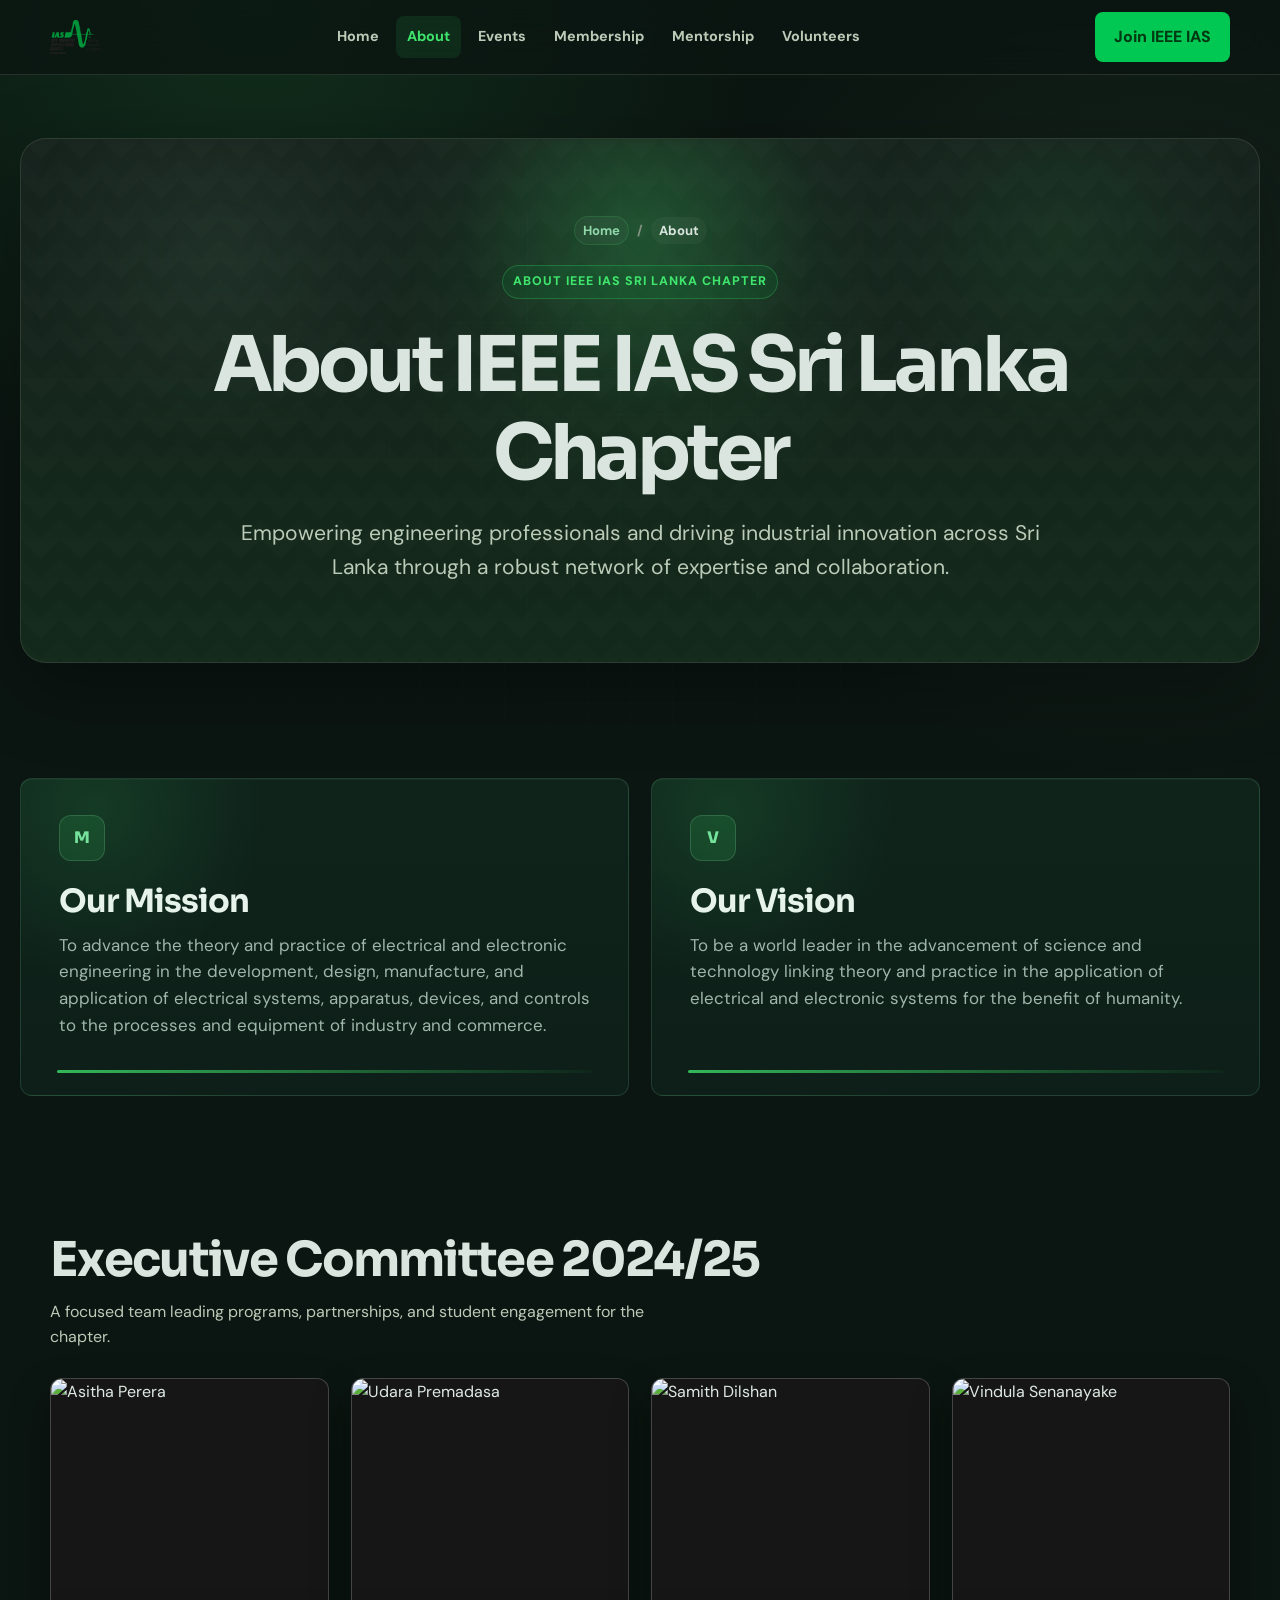
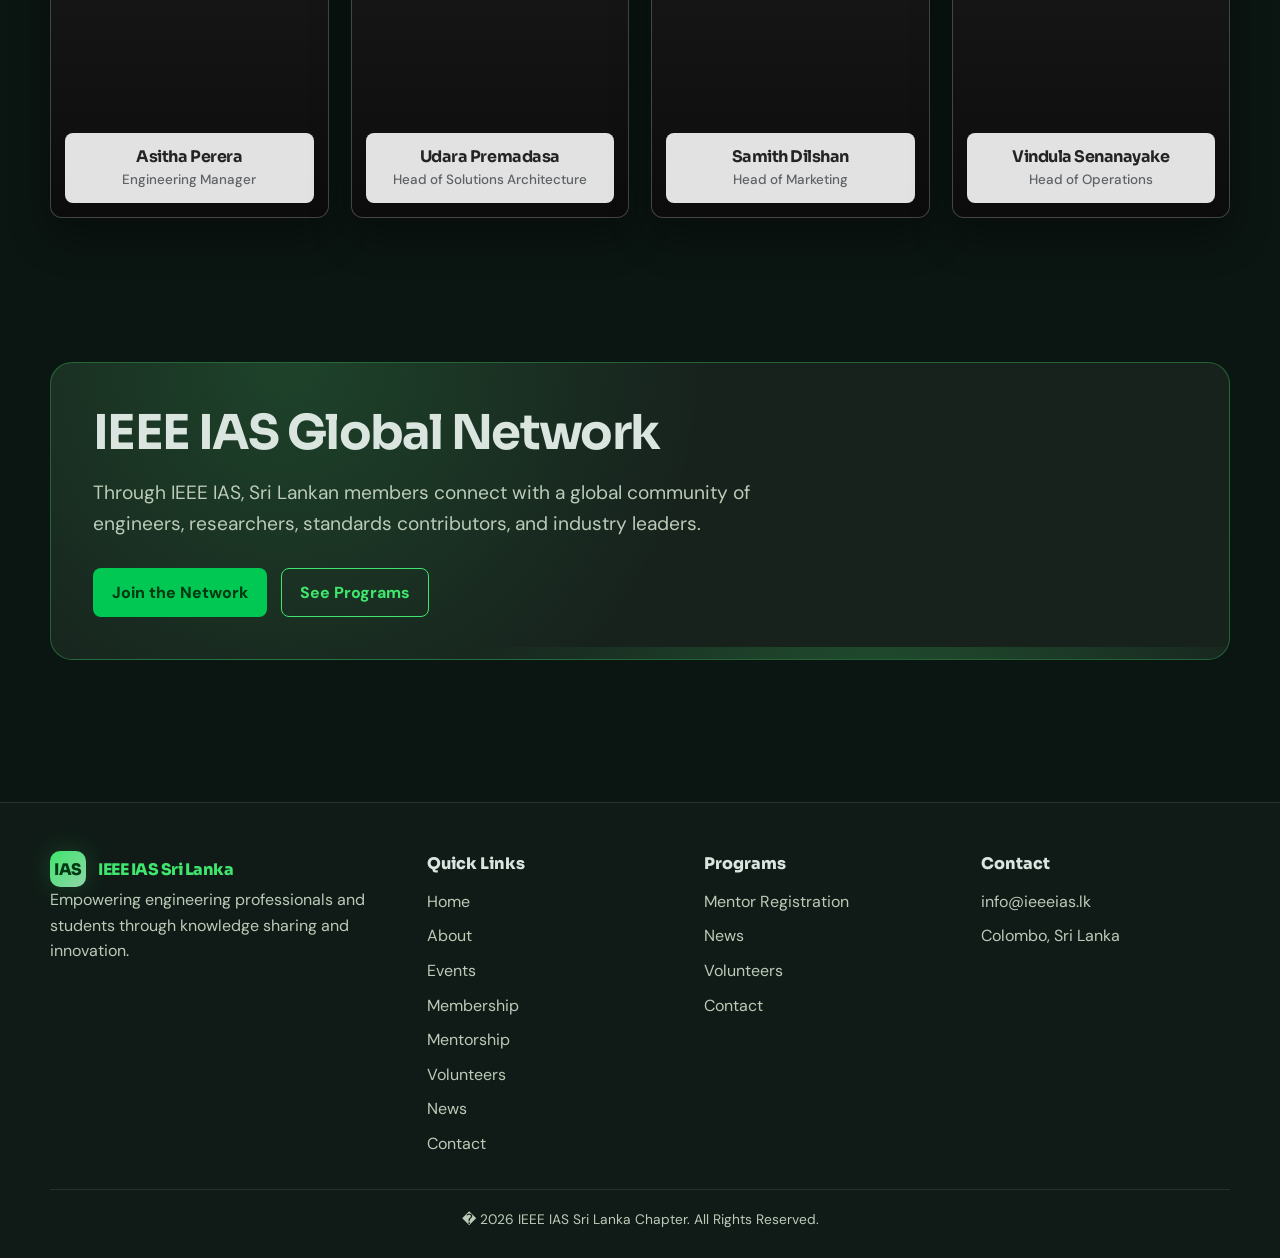
==== commit a15c38f5: "03 03" ====
--- a/about.html
+++ b/about.html
@@ -1,4 +1,4 @@
-<!DOCTYPE html>
+﻿<!DOCTYPE html>
 <html lang="en">
 <head>
   <meta charset="UTF-8">
@@ -45,8 +45,16 @@
           </div>
         </div>
         <div class="grid grid-2 about-summary-grid">
-          <article class="card about-summary-card reveal" style="--reveal-delay: 0.08s;"><div class="icon">M</div><h2>Our Mission</h2><p>To advance the theory and practice of electrical and electronic engineering in the development, design, manufacture, and application of electrical systems across industry and society.</p></article>
-          <article class="card about-summary-card reveal" style="--reveal-delay: 0.14s;"><div class="icon">V</div><h2>Our Vision</h2><p>To become Sri Lanka's most active professional platform for industry applications, enabling engineers to learn, lead, collaborate, and create measurable impact.</p></article>
+          <article class="card about-summary-card mission-card reveal" style="--reveal-delay: 0.08s;">
+            <div class="icon">M</div>
+            <h2>Our Mission</h2>
+            <p>To advance the theory and practice of electrical and electronic engineering in the development, design, manufacture, and application of electrical systems, apparatus, devices, and controls to the processes and equipment of industry and commerce.</p>
+          </article>
+          <article class="card about-summary-card vision-card reveal" style="--reveal-delay: 0.14s;">
+            <div class="icon">V</div>
+            <h2>Our Vision</h2>
+            <p class="vision-quote">To be a world leader in the advancement of science and technology linking theory and practice in the application of electrical and electronic systems for the benefit of humanity.</p>
+          </article>
         </div>
       </div>
     </section>
--- a/assets/css/about.css
+++ b/assets/css/about.css
@@ -1,3 +1,108 @@
 @import url("./styles.css");
 
 /* Page-specific styles for about.html */
+
+.about-hero .hero-grid {
+	margin-top: -22px;
+}
+
+.about-summary-card {
+	padding: 36px 38px 34px;
+	border: 1px solid rgba(102, 173, 131, 0.22);
+	border-radius: 12px;
+	background:
+		radial-gradient(circle at 12% 10%, rgba(63, 229, 108, 0.12), transparent 28%),
+		linear-gradient(180deg, #0f231b 0%, #0d1f18 100%);
+	box-shadow: inset 0 1px 0 rgba(166, 218, 181, 0.05);
+	transition: transform 0.32s cubic-bezier(0.22, 1, 0.36, 1), box-shadow 0.32s ease, border-color 0.32s ease;
+	cursor: pointer;
+}
+
+.about-summary-card::after {
+	content: "";
+	position: absolute;
+	left: 36px;
+	right: 36px;
+	bottom: 22px;
+	height: 3px;
+	border-radius: 999px;
+	background: linear-gradient(90deg, rgba(63, 229, 108, 0.85), rgba(63, 229, 108, 0.04));
+	opacity: 0.9;
+	pointer-events: none;
+}
+
+.about-summary-card .icon {
+	width: 46px;
+	height: 46px;
+	margin-bottom: 22px;
+	border-radius: 12px;
+	border: 1px solid rgba(102, 173, 131, 0.3);
+	background: rgba(63, 229, 108, 0.12);
+	color: #75e39c;
+	font-size: 1rem;
+	font-weight: 800;
+}
+
+.about-summary-card h2 {
+	font-size: clamp(2rem, 2.4vw, 2.35rem);
+	letter-spacing: -0.03em;
+	color: #e6f3ea;
+	margin-bottom: 12px;
+}
+
+.about-summary-card p {
+	max-width: 610px;
+	padding-bottom: 22px;
+	color: #9fb6ab;
+	font-size: 1.06rem;
+	line-height: 1.58;
+}
+
+.vision-card .vision-quote {
+	padding-left: 0;
+	border-left: 0;
+	color: #9fb6ab;
+	font-style: normal;
+	font-weight: 400;
+}
+
+.about-summary-card:hover {
+	transform: translateY(-18px);
+	box-shadow: 0 26px 56px rgba(0, 0, 0, 0.46), var(--glow);
+	border-color: rgba(63, 229, 108, 0.56);
+}
+
+@media (max-width: 980px) {
+	.about-hero .hero-grid {
+		margin-top: -12px;
+	}
+}
+
+@media (max-width: 680px) {
+	.about-hero .hero-grid {
+		margin-top: -6px;
+	}
+
+	.about-summary-card {
+		padding: 28px 22px 26px;
+	}
+
+	.about-summary-card::after {
+		left: 22px;
+		right: 22px;
+		bottom: 18px;
+	}
+
+	.about-summary-card h2 {
+		font-size: clamp(1.55rem, 7.5vw, 1.95rem);
+	}
+
+	.about-summary-card p {
+		font-size: 0.98rem;
+		padding-bottom: 18px;
+	}
+
+	.about-summary-card:hover {
+		transform: translateY(-10px);
+	}
+}
